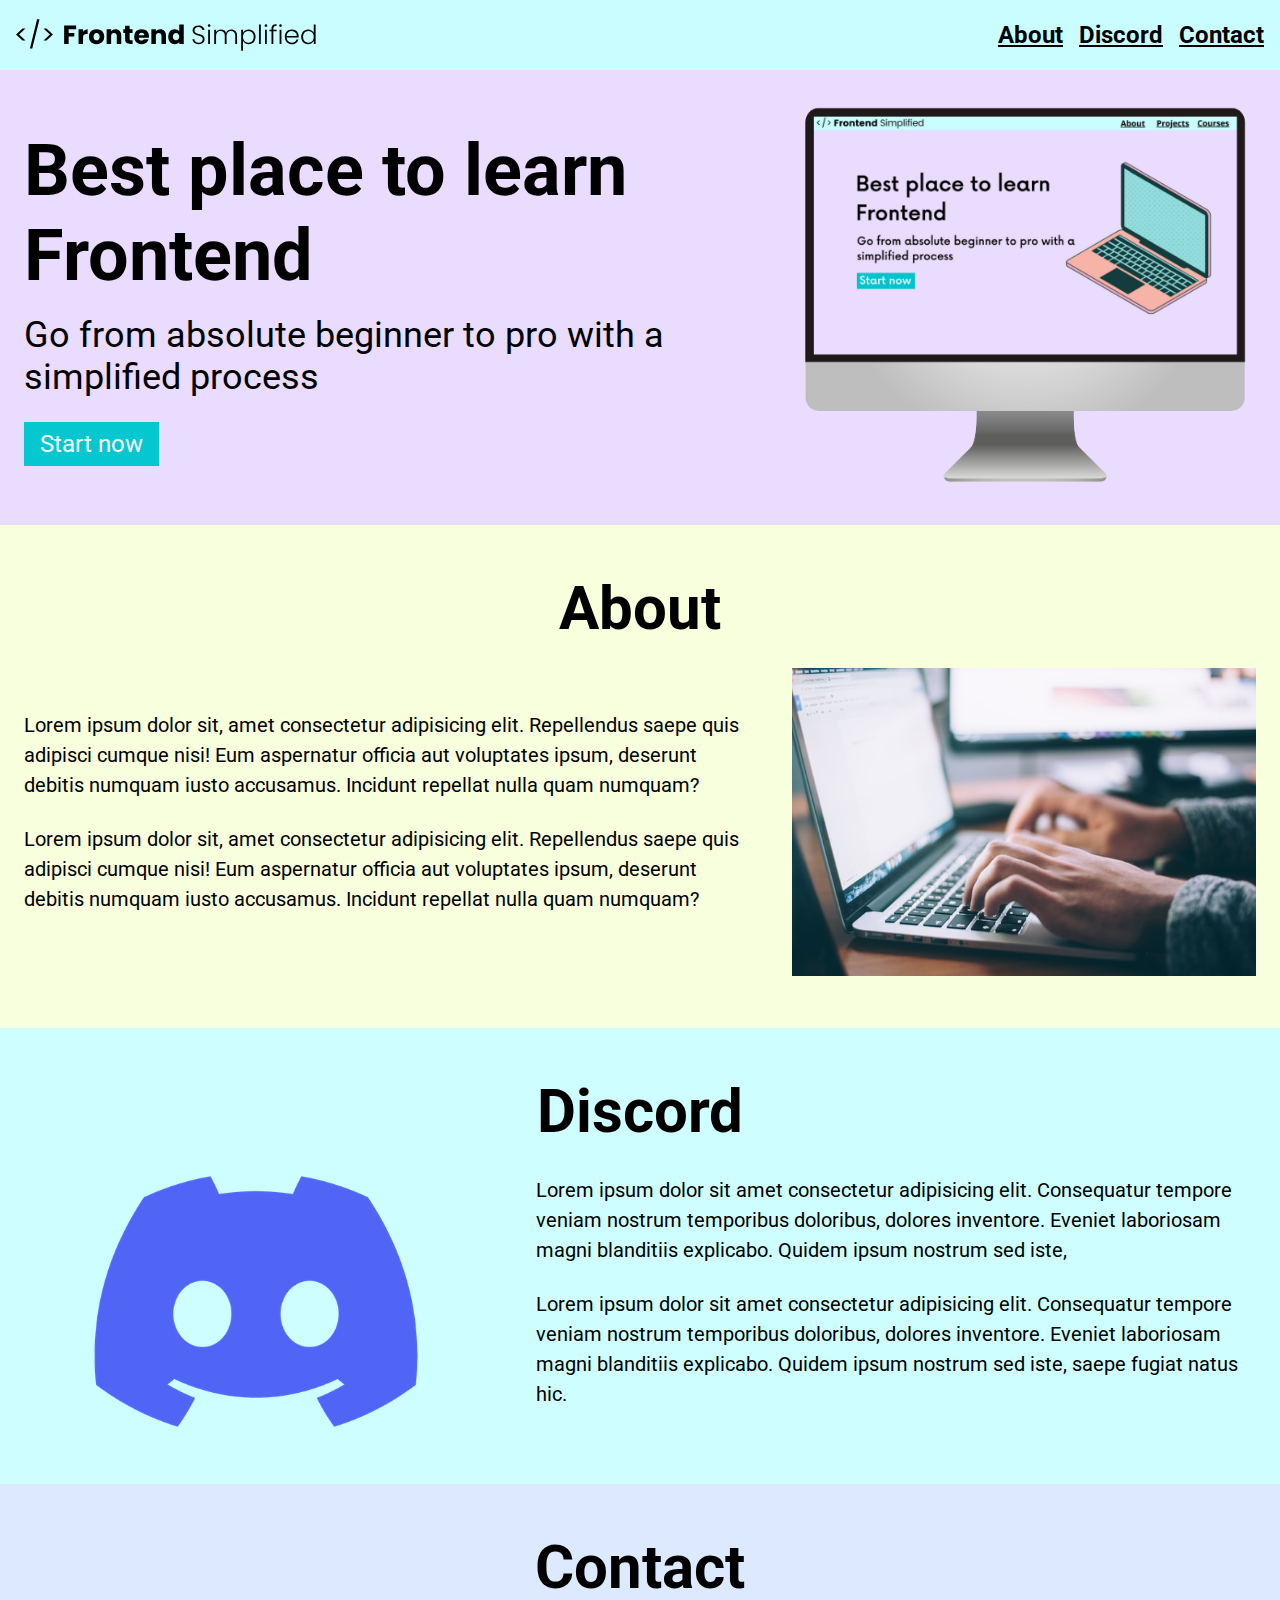
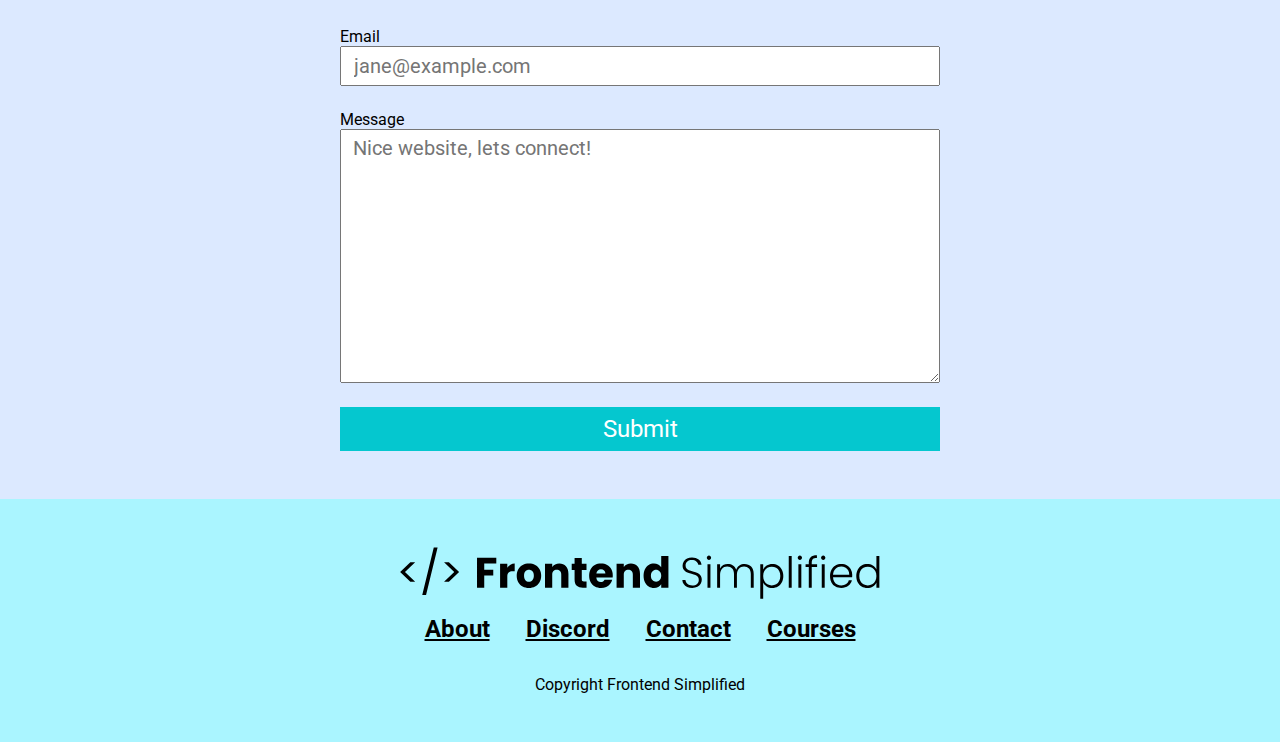
==== frontend/frontendSimply/index.html @ b9f471e5 "simple_css_website" ====
<!DOCTYPE html>
<html lang="en">
  <head>
    <meta charset="UTF-8" />
    <meta http-equiv="X-UA-Compatible" content="IE=edge" />
    <meta name="viewport" content="width=device-width, initial-scale=1.0" />
    <title>Document</title>
    <link rel="stylesheet" href="./style.css" />
  </head>

  <body>
    <section>
      <nav>
        <img class="logo" src="./assets/FES.svg" alt="" />
        <ul>
          <li><a href="#about">About</a></li>
          <li><a href="#discord">Discord</a></li>
          <li><a href="#contact">Contact</a></li>
        </ul>
      </nav>
      <header>
        <div class="row">
          <div class="home__description">
            <h1>Best place to learn Frontend</h1>
            <p class="subheader">
              Go from absolute beginner to pro with a simplified process
            </p>
            <button>Start now</button>
          </div>
          <figure class="home__img--wrapper">
            <img class="home__img" src="./assets/laptop.png" alt="" />
          </figure>
        </div>
      </header>
    </section>

    <main>
      <section id="about">
        <h2>About</h2>
        <div class="row">
          <div class="section__description">
            <div class="section__description--wrapper">
              <p class="section__description--para">
                Lorem ipsum dolor sit, amet consectetur adipisicing elit.
                Repellendus saepe quis adipisci cumque nisi! Eum aspernatur
                officia aut voluptates ipsum, deserunt debitis numquam iusto
                accusamus. Incidunt repellat nulla quam numquam?
              </p>
              <p class="section__description--para">
                Lorem ipsum dolor sit, amet consectetur adipisicing elit.
                Repellendus saepe quis adipisci cumque nisi! Eum aspernatur
                officia aut voluptates ipsum, deserunt debitis numquam iusto
                accusamus. Incidunt repellat nulla quam numquam?
              </p>
            </div>
            <figure class="about__img--wrapper">
              <img src="./assets/about.jpg" alt="" />
            </figure>
          </div>
        </div>
      </section>

      <section id="discord">
        <h2>Discord</h2>
        <div class="row">
          <div class="section__description">
            <figure class="about__img--wrapper">
              <img src="./assets/discord.png" alt="" />
            </figure>
            <div class="section__description--wrapper">
              <p class="section__description--para">
                Lorem ipsum dolor sit amet consectetur adipisicing elit.
                Consequatur tempore veniam nostrum temporibus doloribus, dolores
                inventore. Eveniet laboriosam magni blanditiis explicabo. Quidem
                ipsum nostrum sed iste,
              </p>

              <p class="section__description--para">
                Lorem ipsum dolor sit amet consectetur adipisicing elit.
                Consequatur tempore veniam nostrum temporibus doloribus, dolores
                inventore. Eveniet laboriosam magni blanditiis explicabo. Quidem
                ipsum nostrum sed iste, saepe fugiat natus hic.
              </p>
            </div>
          </div>
        </div>
      </section>

      <section id="contact">
        <h2>Contact</h2>
        <form action="">
          <span>Email</span>
          <input type="email" placeholder="jane@example.com" />
          <span>Message</span>
          <textarea
            name=""
            id=""
            cols="30"
            rows="10"
            placeholder="Nice website, lets connect!"
          ></textarea>
          <button>Submit</button>
        </form>
      </section>
    </main>

    <footer>
      <img class="footer__logo" src="./assets/FES.svg" alt="" />
      <div class="footer__links">
        <a class="footer__link" href="#about">About</a>
        <a class="footer__link" href="#discord">Discord</a>
        <a class="footer__link" href="#contact">Contact</a>
        <a class="footer__link" href="">Courses</a>
      </div>
      <p>Copyright Frontend Simplified</p>
    </footer>
  </body>
</html>
---- frontend/frontendSimply/style.css ----
@import url("https://fonts.googleapis.com/css2?family=Roboto:wght@300;400;500;700&display=swap");
* {
  margin: 0;
  padding: 0;
  box-sizing: border-box;
  font-family: "Roboto", "sans-serif";
}
nav {
  height: 70px;
  display: flex;
  justify-content: space-between;
  align-items: center;
  padding: 0 16px;
  background-color: #cafdff;
}
ul {
  display: flex;
  list-style: none;
}
.logo {
  width: 300px;
}
li {
  padding-left: 16px;
}
a {
  color: #000;
  font-size: 24px;
  font-weight: 700;
}
h1 {
  font-size: 72px;
}
header {
  background-color: #eadcff;
  height: calc(100vh-70px);
  padding: 24px;
  display: flex;
  justify-content: center;
  align-items: center;
}
.subheader {
  font-size: 36px;
  margin: 16px 0 24px 0;
}
button {
  background-color: #05c7cf;
  color: white;
  border: none;
  padding: 8px 16px;
  font-size: 24px;
  cursor: pointer;
}
.row {
  width: 100%;
  max-width: 1300px;
  display: flex;
  align-items: center;
  justify-content: center;
  margin: 0 auto;
}

#about {
  padding: 48px 0;
  background-color: #f8ffdc;
}

h2 {
  font-size: 60px;
  text-align: center;
  margin-bottom: 24px;
}
.section__description {
  display: flex;
  justify-content: center;
  align-items: center;
}
.about__img--wrapper {
  width: 40%;
  padding: 0 24px;
}
img {
  width: 100%;
}
.section__description--wrapper {
  width: 60%;
  padding: 0 24px;
}
.section__description--para {
  font-size: 20px;
  line-height: 1.5;
  margin-bottom: 24px;
}

#discord {
  background-color: #cefeff;
  padding: 48px 0;
}

#contact {
  padding: 48px 0;
  background-color: #dce9ff;
}

form {
  width: 100%;
  display: flex;
  flex-direction: column;
  max-width: 600px;
  margin: 0 auto;
}

input,
textarea {
  margin-bottom: 24px;
  font-size: 20px;
  padding: 6px 12px;
}
footer {
  background-color: #aaf5ff;
  display: flex;
  flex-direction: column;
  align-items: center;
  padding: 48px 0;
}
.footer__logo {
  max-width: 480px;
  margin-bottom: 16px;
}
.footer__links {
  margin-bottom: 32px;
}
.footer__link {
  padding: 0 16px;
}
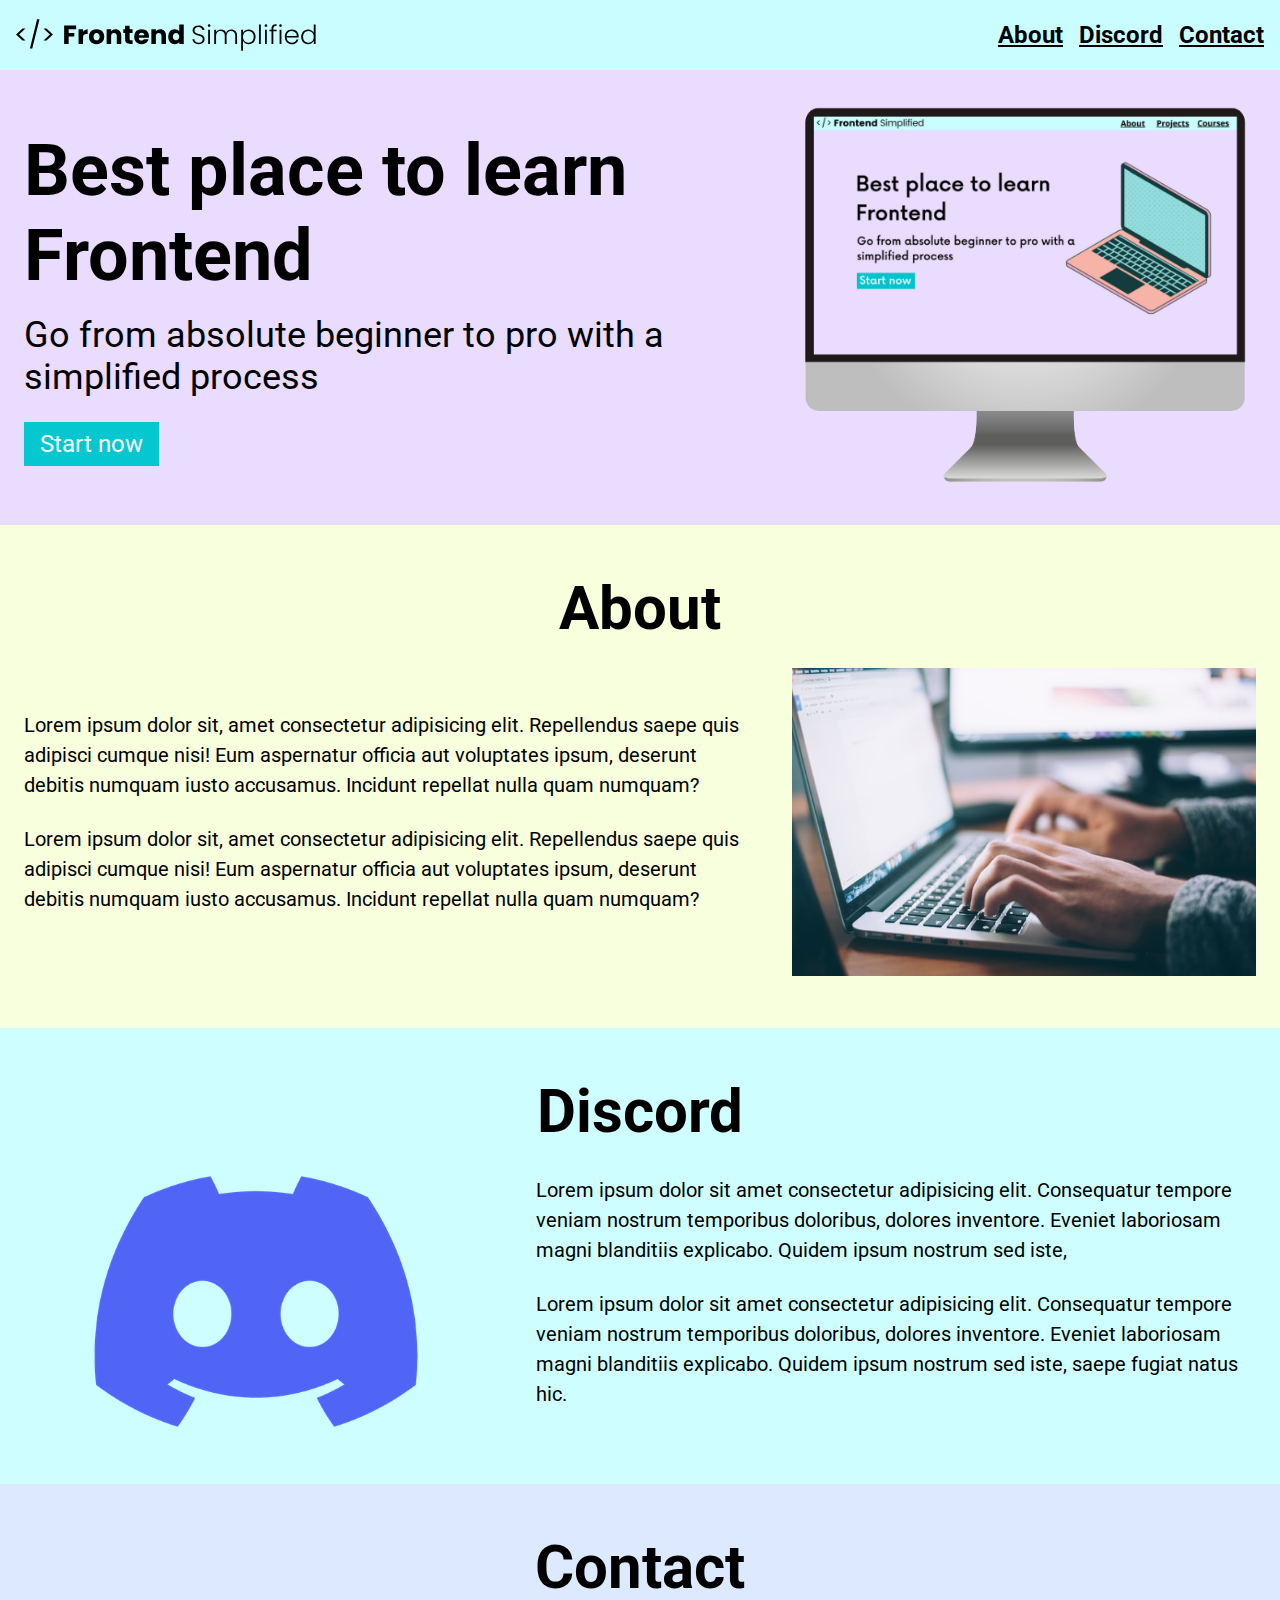
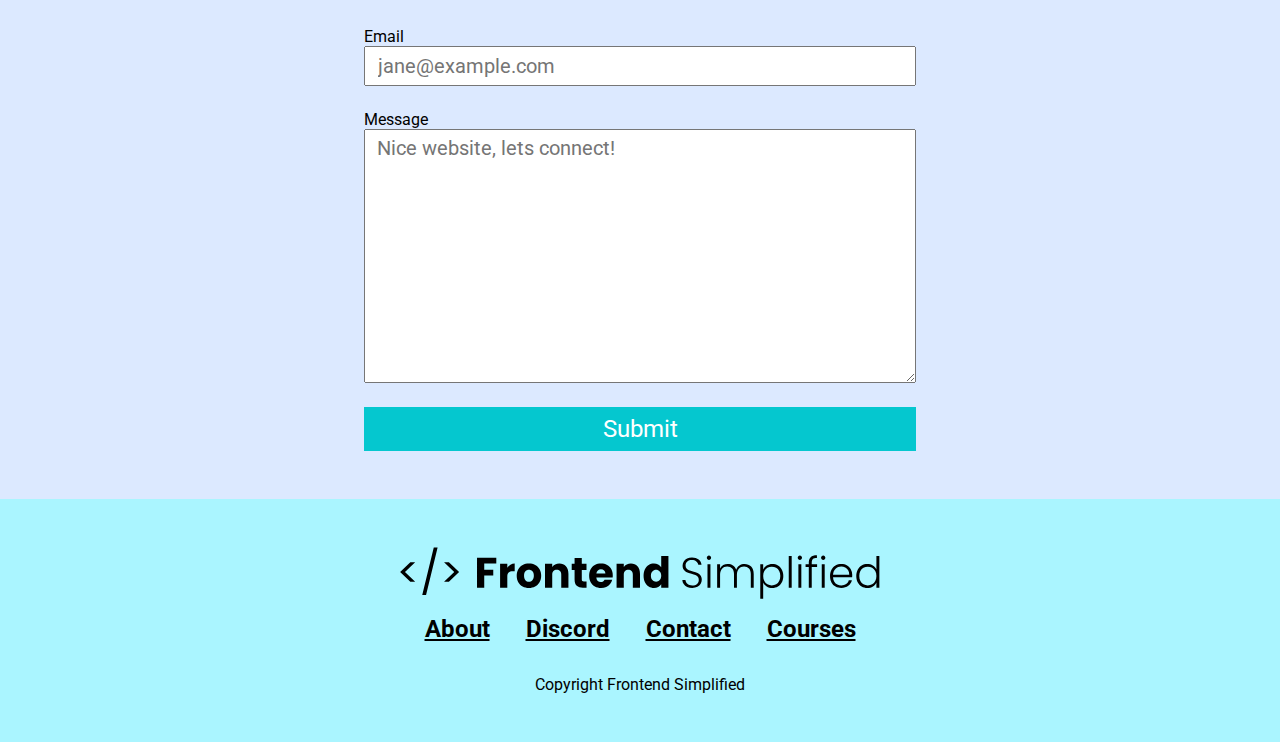
==== commit 274cb748: "made_responsive" ====
--- a/frontend/frontendSimply/index.html
+++ b/frontend/frontendSimply/index.html
@@ -25,7 +25,7 @@
             <p class="subheader">
               Go from absolute beginner to pro with a simplified process
             </p>
-            <button>Start now</button>
+            <button class="home_description_button">Start now</button>
           </div>
           <figure class="home__img--wrapper">
             <img class="home__img" src="./assets/laptop.png" alt="" />
--- a/frontend/frontendSimply/style.css
+++ b/frontend/frontendSimply/style.css
@@ -108,6 +108,7 @@
   flex-direction: column;
   max-width: 600px;
   margin: 0 auto;
+  padding: 0 24px;
 }
 
 input,
@@ -133,3 +134,61 @@
 .footer__link {
   padding: 0 16px;
 }
+
+/* small phones tablests */
+@media (max-width: 728px) {
+  .row {
+    flex-direction: column;
+  }
+  .home__description {
+    margin-bottom: 24px;
+    display: flex;
+    flex-direction: column;
+    align-items: center;
+  }
+  h1 {
+    text-align: center;
+    font-size: 60px;
+  }
+
+  .subheader {
+    text-align: center;
+    font-size: 20px;
+  }
+  .home_description_button {
+    max-width: 240px;
+  }
+
+  ul {
+    display: none;
+  }
+
+  .section__description {
+    flex-direction: column;
+  }
+  .section__description--wrapper {
+    width: 100%;
+  }
+  .about__img--wrapper {
+    width: 100%;
+  }
+  #discord .section__description {
+    flex-direction: column-reverse;
+  }
+
+  footer {
+    padding: 48px 24px;
+  }
+
+  .footer__logo {
+    max-width: 360px;
+  }
+
+  .footer__link {
+    padding: 0 4px;
+    font-size: 18px;
+  }
+  .footer__links {
+    margin-bottom: 24px;
+  }
+}
